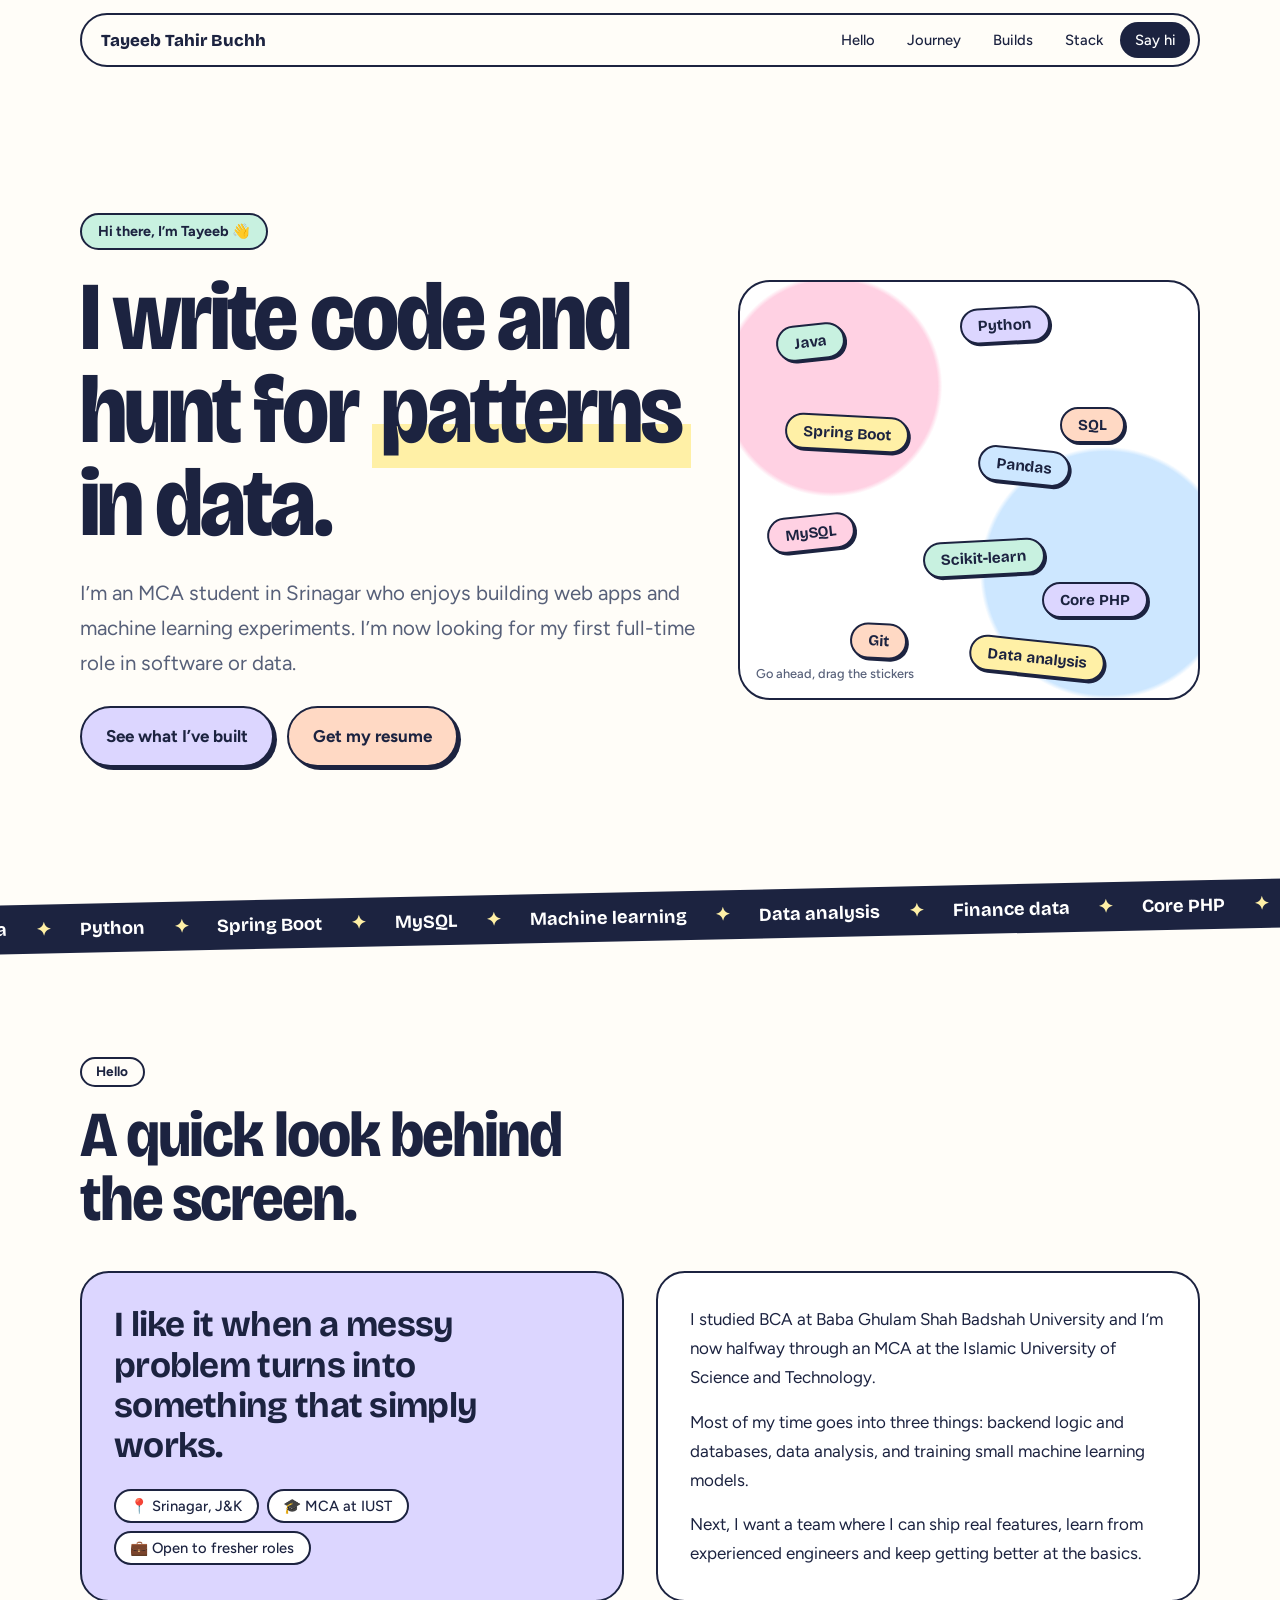
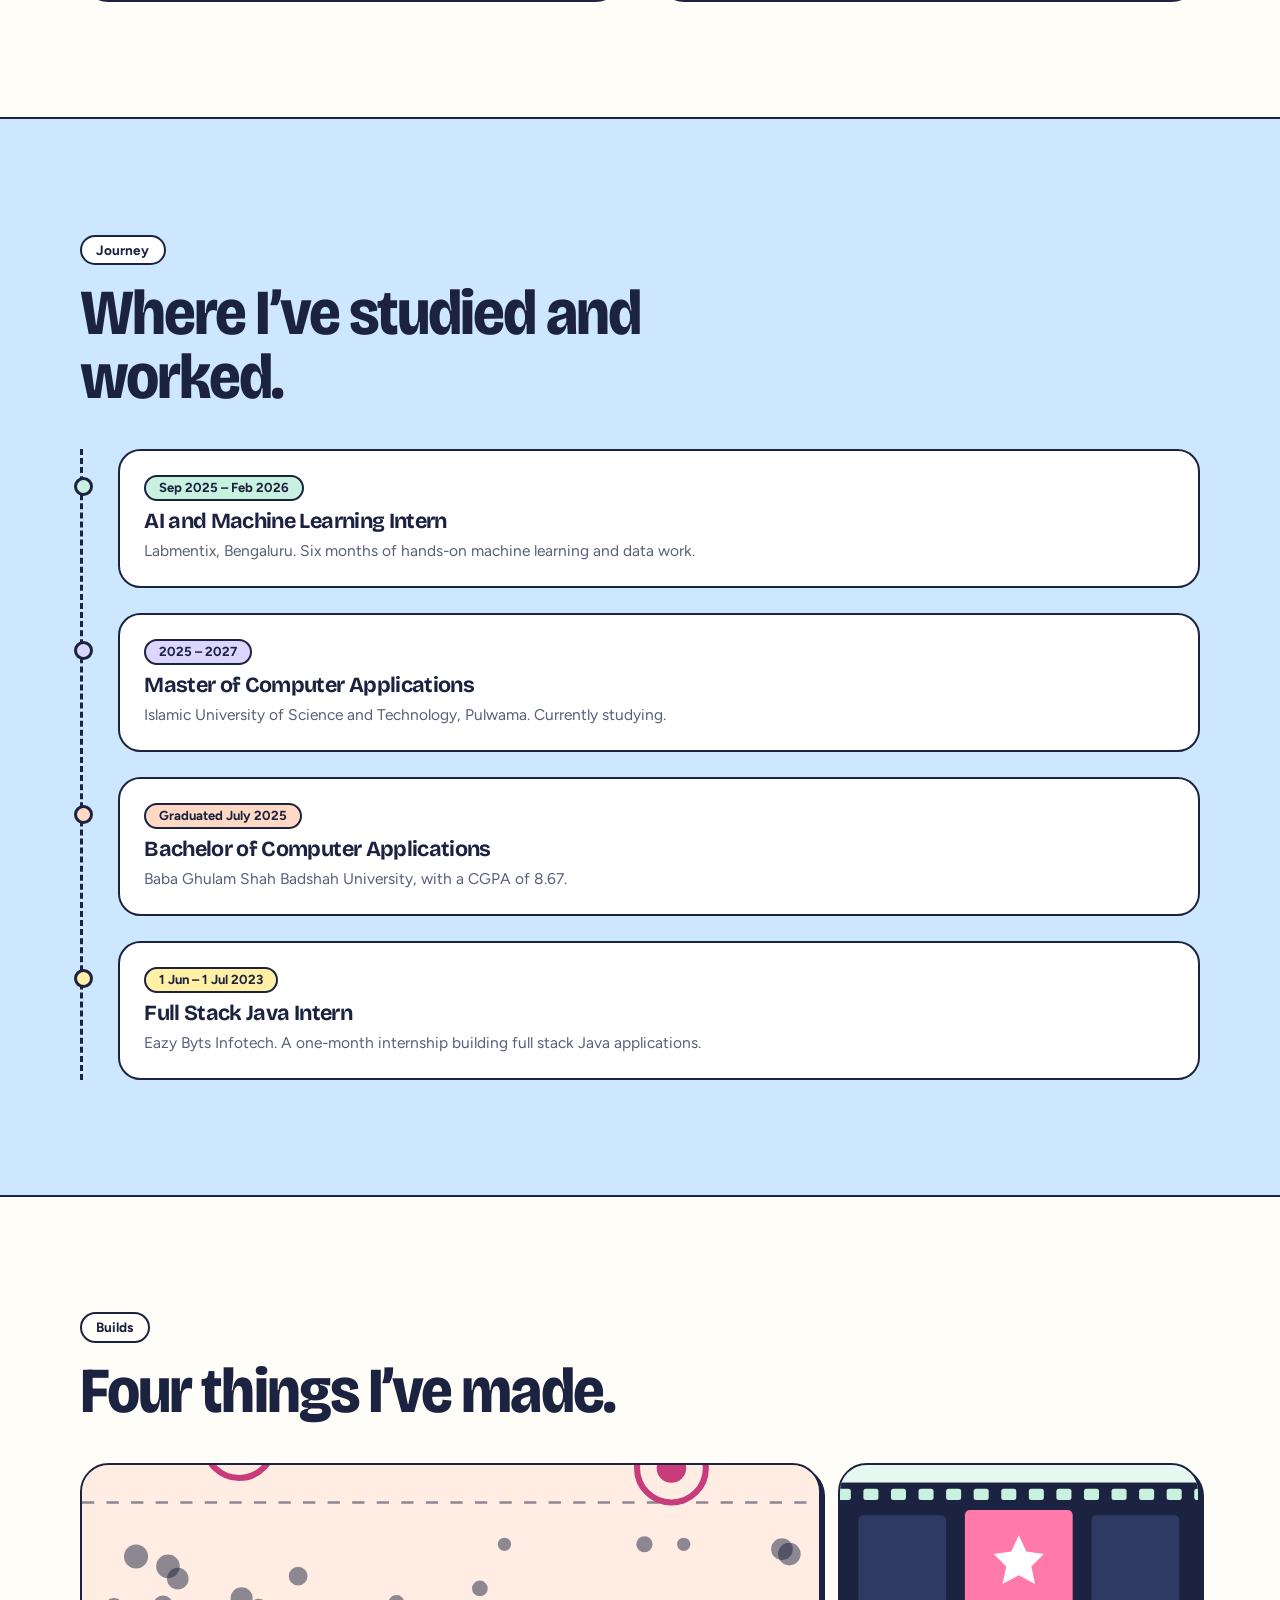
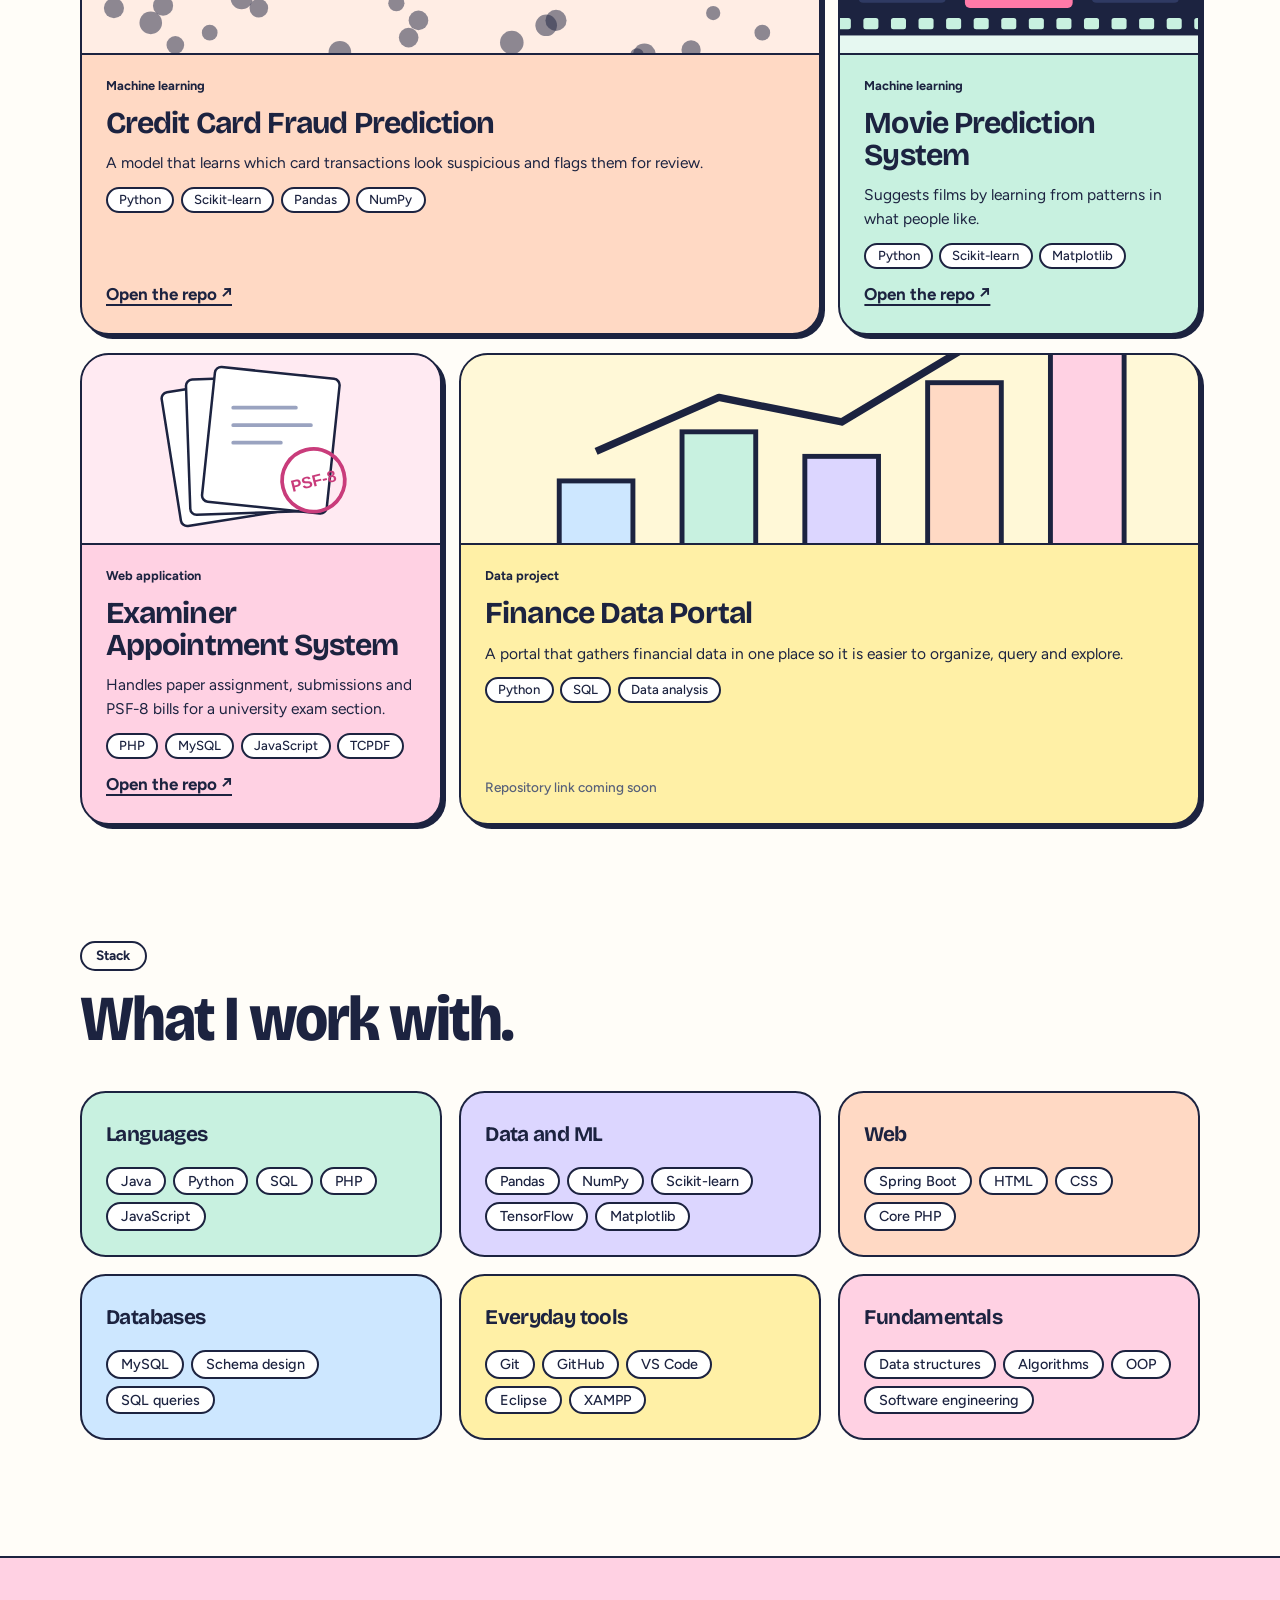
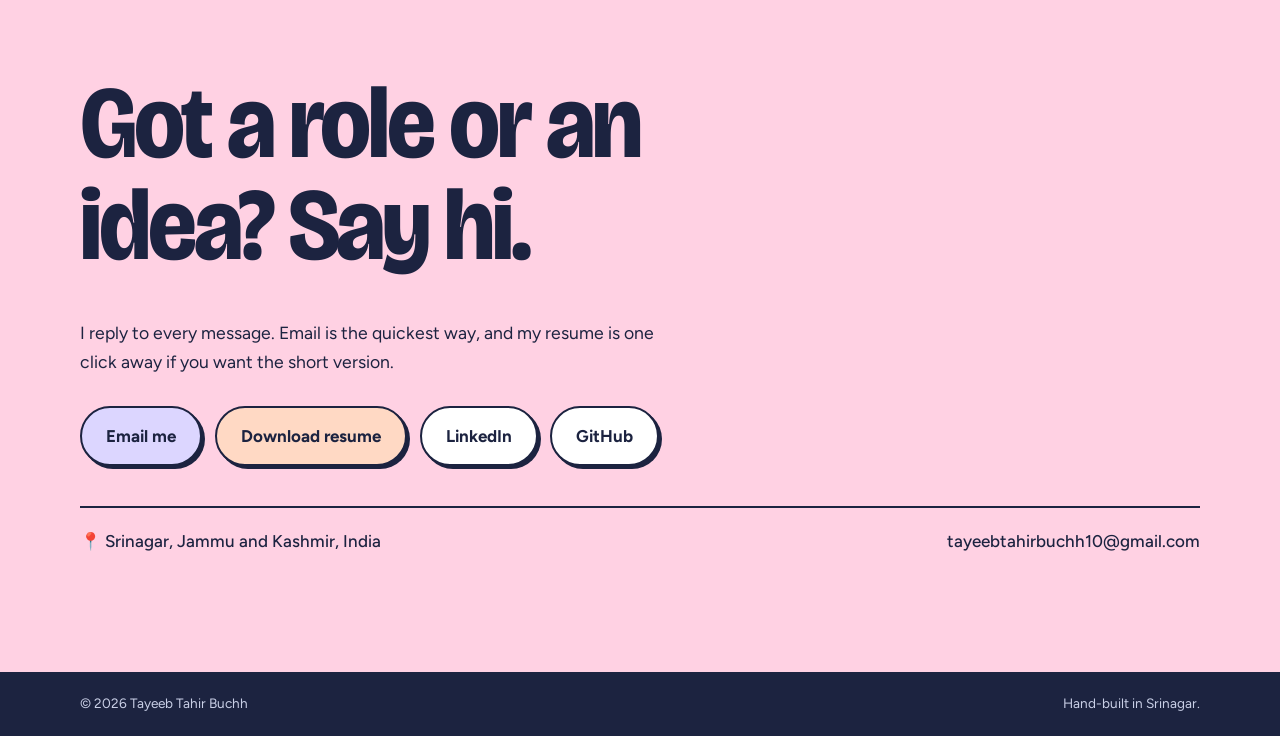
==== Portfolio index.html @ d8179ed0 "Add files via upload" ====
<!DOCTYPE html>
<html lang="en">
<head>
<meta charset="utf-8">
<meta name="viewport" content="width=device-width, initial-scale=1, viewport-fit=cover">
<meta name="color-scheme" content="light">
<meta name="theme-color" content="#fffdf8">
<title>Tayeeb Tahir Buchh | Developer from Srinagar</title>
<meta name="description" content="Tayeeb Tahir Buchh is an MCA student in Srinagar who builds web apps, data projects and machine learning experiments.">
<meta property="og:title" content="Tayeeb Tahir Buchh | Developer from Srinagar">
<meta property="og:description" content="Web apps, data projects and machine learning experiments from Srinagar, Jammu and Kashmir.">
<link rel="preconnect" href="https://fonts.googleapis.com">
<link rel="preconnect" href="https://fonts.gstatic.com" crossorigin>
<link href="https://fonts.googleapis.com/css2?family=Bricolage+Grotesque:opsz,wdth,wght@12..96,75..100,200..800&family=Figtree:wght@400;500;700&display=swap" rel="stylesheet">
<style>
:root{color-scheme:light;--ink:#1c2340;--mute:#576079;--bg:#fffdf8;
--mint:#c8f1e0;--lav:#dcd6ff;--peach:#ffd9c4;--sun:#fff0a6;--sky:#cde7ff;--rose:#ffd1e3;
--mintd:#1f8f6b;--lavd:#5b4fd6;--peachd:#d4602a;--skyd:#2a6fc2;--rosed:#c93c7b;
--display:'Bricolage Grotesque',Arial,sans-serif;--body:'Figtree',system-ui,sans-serif;
box-sizing:border-box;padding-top:env(safe-area-inset-top,0px);padding-bottom:env(safe-area-inset-bottom,0px)}
*,*::before,*::after{box-sizing:inherit}
html{scroll-behavior:smooth;scroll-padding-top:calc(env(safe-area-inset-top,0px) + 84px)}
body{margin:0;background:var(--bg);color:var(--ink);font:400 1.0625rem/1.7 var(--body);overflow-x:hidden}
a{color:inherit;text-decoration:none}
:focus-visible{outline:3px solid var(--lavd);outline-offset:3px}
.wrap{width:min(1120px,100% - 2.5rem);margin-inline:auto}
h1,h2,h3{font-family:var(--display);margin:0;letter-spacing:-.03em}
header{position:fixed;inset:0 0 auto;z-index:50;padding-top:env(safe-area-inset-top,0px);pointer-events:none}
header .wrap{display:flex;justify-content:space-between;align-items:center;margin-top:.8rem;background:rgba(255,253,248,.88);backdrop-filter:blur(12px);border:2px solid var(--ink);border-radius:99px;padding:.45rem .5rem .45rem 1.2rem;pointer-events:auto}
.brand{font:800 1.05rem var(--display)}
nav{display:flex;gap:.2rem;align-items:center;font-size:.92rem;font-weight:500}
nav a{padding:.35rem .9rem;border-radius:99px;transition:background .2s}
nav a:hover{background:var(--sun)}
nav .cta{background:var(--ink);color:#fff}nav .cta:hover{background:var(--lavd)}
@media(max-width:760px){nav a:not(.cta){display:none}}

.hero{min-height:100svh;padding:8rem 0 3rem;display:flex;align-items:center;position:relative;overflow:hidden}
.hero .wrap{display:grid;grid-template-columns:minmax(0,1.15fr) minmax(0,.85fr);gap:2rem;align-items:center}
.hi{display:inline-block;background:var(--mint);border:2px solid var(--ink);border-radius:99px;padding:.25rem 1rem;font-weight:700;font-size:.9rem;margin-bottom:1.3rem}
h1{font-size:clamp(2.9rem,7.6vw,6.6rem);line-height:.96;font-variation-settings:'wght' 760,'wdth' 88}
h1 mark{background:linear-gradient(transparent 62%,var(--sun) 62%);color:inherit;padding:0 .1em}
.lede{font-size:clamp(1.08rem,1.8vw,1.28rem);color:var(--mute);max-width:32em;margin:1.6rem 0}
.btns{display:flex;flex-wrap:wrap;gap:.8rem}
.btn{display:inline-flex;align-items:center;padding:.85rem 1.5rem;border-radius:99px;font-weight:700;border:2px solid var(--ink);box-shadow:3px 3px 0 var(--ink);transition:transform .15s,box-shadow .15s,background .2s;background:#fff}
.btn:hover{transform:translate(2px,2px);box-shadow:1px 1px 0 var(--ink)}
.btn.p{background:var(--lav)}
.btn.s{background:var(--peach)}
.stage{position:relative;min-height:420px;border:2px solid var(--ink);border-radius:2rem;background:
radial-gradient(circle at 20% 25%,var(--rose) 0 22%,transparent 23%),radial-gradient(circle at 80% 70%,var(--sky) 0 26%,transparent 27%),#fff;overflow:hidden;touch-action:none}
.stage small{position:absolute;left:1rem;bottom:.8rem;font-size:.8rem;color:var(--mute);font-weight:500;pointer-events:none}
.chip{position:absolute;padding:.45rem 1rem;border:2px solid var(--ink);border-radius:99px;font:700 .95rem var(--display);cursor:grab;user-select:none;box-shadow:2px 2px 0 var(--ink);animation:drop .9s calc(var(--i)*90ms + .3s) cubic-bezier(.3,1.5,.5,1) backwards;touch-action:none}
.chip:active{cursor:grabbing;box-shadow:5px 5px 0 var(--ink);z-index:5}
@keyframes drop{from{transform:translateY(-420px) rotate(25deg);opacity:0}}
@media(max-width:860px){.hero .wrap{grid-template-columns:1fr}.stage{min-height:300px}}

.tick{background:var(--ink);color:#fff;overflow:hidden;white-space:nowrap;transform:rotate(-1.2deg);margin:-.5rem -2rem 0}
.tick div{display:inline-flex;gap:1.8rem;padding:.85rem 0;animation:slide 45s linear infinite;font:700 1.15rem var(--display)}
.tick i{font-style:normal;color:var(--sun)}
@keyframes slide{to{transform:translateX(-50%)}}

section{padding:clamp(4.5rem,9vw,7.5rem) 0}
.eb{display:inline-block;border:2px solid var(--ink);border-radius:99px;padding:.1rem .9rem;font-weight:700;font-size:.85rem;margin-bottom:1rem}
h2{font-size:clamp(2.3rem,5.4vw,4rem);line-height:1;font-variation-settings:'wght' 760,'wdth' 90;margin-bottom:2.5rem;max-width:16ch}

.intro{display:grid;grid-template-columns:minmax(0,1fr) minmax(0,1fr);gap:2rem}
.pane{border:2px solid var(--ink);border-radius:1.8rem;padding:2rem}
.pane.a{background:var(--lav)}.pane.b{background:#fff}
.pane p{margin:0 0 1rem}.pane p:last-child{margin:0}
.q{font:700 clamp(1.5rem,3vw,2.2rem)/1.15 var(--display);letter-spacing:-.02em}
.facts{display:flex;flex-wrap:wrap;gap:.5rem;margin-top:1.4rem}
.facts span{background:#fff;border:2px solid var(--ink);border-radius:99px;padding:.15rem .9rem;font-weight:500;font-size:.92rem}
@media(max-width:760px){.intro{grid-template-columns:1fr}}

.path{background:var(--sky);border-block:2px solid var(--ink)}
.tl{list-style:none;margin:0;padding:0 0 0 2.2rem;border-left:3px dashed var(--ink);display:grid;gap:1.6rem}
.tl li{position:relative;background:#fff;border:2px solid var(--ink);border-radius:1.4rem;padding:1.3rem 1.5rem;transition:transform .2s}
.tl li:hover{transform:translateX(6px)}
.tl li::before{content:"";position:absolute;left:calc(-2.2rem - 11px);top:1.6rem;width:19px;height:19px;border-radius:50%;background:var(--c);border:3px solid var(--ink)}
.tl time{display:inline-block;background:var(--c);border:2px solid var(--ink);border-radius:99px;padding:0 .8rem;font-weight:700;font-size:.82rem;margin-bottom:.5rem}
.tl h3{font-size:1.35rem;line-height:1.2}
.tl p{margin:.2rem 0 0;color:var(--mute);font-size:.97rem}

/* builds: bento */
.bento{display:grid;grid-template-columns:repeat(6,1fr);gap:1.1rem}
.tile{border:2px solid var(--ink);border-radius:1.8rem;overflow:hidden;display:flex;flex-direction:column;transition:transform .2s,box-shadow .2s;box-shadow:4px 4px 0 var(--ink)}
.tile:hover{transform:translate(-3px,-3px) rotate(-.4deg);box-shadow:8px 8px 0 var(--ink)}
.t1{grid-column:span 4;background:var(--peach)}.t2{grid-column:span 2;background:var(--mint)}
.t3{grid-column:span 2;background:var(--rose)}.t4{grid-column:span 4;background:var(--sun)}
.art{border-bottom:2px solid var(--ink);background:rgba(255,255,255,.55);height:190px}
.art svg{width:100%;height:100%;display:block}
.tb{padding:1.3rem 1.5rem 1.5rem;display:flex;flex-direction:column;gap:.7rem;flex:1}
.tb .k{font-weight:700;font-size:.8rem}
.tile h3{font-size:clamp(1.4rem,2.6vw,1.9rem);line-height:1.05}
.tile p{margin:0;font-size:.97rem;line-height:1.55}
.tags{display:flex;flex-wrap:wrap;gap:.4rem;margin:0;padding:0;list-style:none}
.tags li{background:#fff;border:2px solid var(--ink);border-radius:99px;padding:0 .7rem;font-size:.82rem;font-weight:500}
.lk{margin-top:auto;font-weight:700;text-decoration:underline;text-underline-offset:4px;text-decoration-thickness:2px}
.lk:hover{text-decoration-color:var(--lavd)}
.soon{margin-top:auto;font-size:.85rem;font-weight:500;color:var(--mute)}
@media(max-width:860px){.t1,.t4{grid-column:span 6}.t2,.t3{grid-column:span 3}}
@media(max-width:600px){.t2,.t3{grid-column:span 6}}
.pulse{animation:pl 1.6s ease-in-out infinite}
@keyframes pl{50%{opacity:.3}}

.stack{display:grid;grid-template-columns:repeat(3,1fr);gap:1.1rem}
.sg{border:2px solid var(--ink);border-radius:1.6rem;padding:1.5rem;background:var(--bg-c)}
.sg h3{font-size:1.3rem;margin-bottom:.9rem}
.sg ul{list-style:none;margin:0;padding:0;display:flex;flex-wrap:wrap;gap:.45rem}
.sg li{background:#fff;border:2px solid var(--ink);border-radius:99px;padding:0 .8rem;font-size:.9rem;font-weight:500;transition:transform .15s}
.sg li:hover{transform:translateY(-3px) rotate(-3deg)}
@media(max-width:900px){.stack{grid-template-columns:1fr 1fr}}
@media(max-width:560px){.stack{grid-template-columns:1fr}}

.hello{background:var(--rose);border-top:2px solid var(--ink)}
.hello h2{font-size:clamp(2.8rem,8vw,6.5rem);max-width:12ch}
.hello p{max-width:34em;margin:0 0 1.8rem;font-size:1.1rem}
.addr{margin-top:2.5rem;padding-top:1.2rem;border-top:2px solid var(--ink);font-weight:500;display:flex;flex-wrap:wrap;justify-content:space-between;gap:.5rem}
footer{background:var(--ink);color:#c9cfe6;font-size:.85rem;padding:1.3rem 0}
footer .wrap{display:flex;flex-wrap:wrap;justify-content:space-between;gap:.5rem}
@media (prefers-reduced-motion:reduce){*,*::before,*::after{animation:none!important;transition:none!important;scroll-behavior:auto!important}}
</style>
</head>
<body>
<header><div class="wrap"><a class="brand" href="#home">Tayeeb Tahir Buchh</a>
<nav aria-label="Main"><a href="#hello">Hello</a><a href="#journey">Journey</a><a href="#builds">Builds</a><a href="#stack">Stack</a><a class="cta" href="#contact">Say hi</a></nav></div></header>

<main>
<div class="hero" id="home"><div class="wrap">
  <div>
    <span class="hi">Hi there, I’m Tayeeb 👋</span>
    <h1>I write code and hunt for <mark>patterns</mark> in data.</h1>
    <p class="lede">I’m an MCA student in Srinagar who enjoys building web apps and machine learning experiments. I’m now looking for my first full-time role in software or data.</p>
    <div class="btns"><a class="btn p" href="#builds">See what I’ve built</a><a class="btn s" href="Tayeeb_Tahir_Buchh_Resume.pdf" download>Get my resume</a></div>
  </div>
  <div class="stage" id="stage" aria-label="Skill stickers you can drag around"><small>Go ahead, drag the stickers</small></div>
</div></div>

<div class="tick" aria-hidden="true"><div id="tick"></div></div>

<section id="hello"><div class="wrap">
  <span class="eb">Hello</span>
  <h2>A quick look behind the screen.</h2>
  <div class="intro">
    <div class="pane a"><p class="q">I like it when a messy problem turns into something that simply works.</p>
      <div class="facts"><span>📍 Srinagar, J&amp;K</span><span>🎓 MCA at IUST</span><span>💼 Open to fresher roles</span></div></div>
    <div class="pane b">
      <p>I studied BCA at Baba Ghulam Shah Badshah University and I’m now halfway through an MCA at the Islamic University of Science and Technology.</p>
      <p>Most of my time goes into three things: backend logic and databases, data analysis, and training small machine learning models.</p>
      <p>Next, I want a team where I can ship real features, learn from experienced engineers and keep getting better at the basics.</p>
    </div>
  </div>
</div></section>

<section class="path" id="journey"><div class="wrap">
  <span class="eb" style="background:#fff">Journey</span>
  <h2>Where I’ve studied and worked.</h2>
  <ol class="tl">
    <li style="--c:var(--mint)"><time>Sep 2025 – Feb 2026</time><h3>AI and Machine Learning Intern</h3><p>Labmentix, Bengaluru. Six months of hands-on machine learning and data work.</p></li>
    <li style="--c:var(--lav)"><time>2025 – 2027</time><h3>Master of Computer Applications</h3><p>Islamic University of Science and Technology, Pulwama. Currently studying.</p></li>
    <li style="--c:var(--peach)"><time>Graduated July 2025</time><h3>Bachelor of Computer Applications</h3><p>Baba Ghulam Shah Badshah University, with a CGPA of 8.67.</p></li>
    <li style="--c:var(--sun)"><time>1 Jun – 1 Jul 2023</time><h3>Full Stack Java Intern</h3><p>Eazy Byts Infotech. A one-month internship building full stack Java applications.</p></li>
  </ol>
</div></section>

<section id="builds"><div class="wrap">
  <span class="eb">Builds</span>
  <h2>Four things I’ve made.</h2>
  <div class="bento">
    <article class="tile t1"><div class="art"><svg id="v1" viewBox="0 0 300 150" preserveAspectRatio="xMidYMid slice" role="img" aria-label="Scatter of transactions with three flagged"></svg></div>
      <div class="tb"><span class="k">Machine learning</span><h3>Credit Card Fraud Prediction</h3>
      <p>A model that learns which card transactions look suspicious and flags them for review.</p>
      <ul class="tags"><li>Python</li><li>Scikit-learn</li><li>Pandas</li><li>NumPy</li></ul>
      <a class="lk" href="https://github.com/TayeebTahirBuchh/Credit-Card-Fraud-Prediction" target="_blank" rel="noopener noreferrer">Open the repo ↗</a></div></article>
    <article class="tile t2"><div class="art"><svg viewBox="0 0 300 150" preserveAspectRatio="xMidYMid slice" role="img" aria-label="Film frames with one highlighted">
      <rect y="14" width="300" height="122" fill="#1c2340"/><g fill="#c8f1e0" id="pf"></g>
      <rect x="22" y="40" width="70" height="70" rx="4" fill="#2f3a63"/><rect x="208" y="40" width="70" height="70" rx="4" fill="#2f3a63"/>
      <rect x="107" y="36" width="86" height="78" rx="4" fill="#ff7aa8"/><path d="M150 56l6 13 14 2-10 10 3 14-13-7-13 7 3-14-10-10 14-2z" fill="#fff"/></svg></div>
      <div class="tb"><span class="k">Machine learning</span><h3>Movie Prediction System</h3>
      <p>Suggests films by learning from patterns in what people like.</p>
      <ul class="tags"><li>Python</li><li>Scikit-learn</li><li>Matplotlib</li></ul>
      <a class="lk" href="https://github.com/TayeebTahirBuchh/Movie-Prediction-System" target="_blank" rel="noopener noreferrer">Open the repo ↗</a></div></article>
    <article class="tile t3"><div class="art"><svg viewBox="0 0 300 150" preserveAspectRatio="xMidYMid slice" role="img" aria-label="Stack of exam papers with a stamp">
      <g stroke="#1c2340" stroke-width="2" fill="#fff"><rect x="78" y="22" width="100" height="108" rx="5" transform="rotate(-9 128 76)"/><rect x="92" y="18" width="100" height="108" rx="5" transform="rotate(-2 142 72)"/><rect x="108" y="14" width="100" height="108" rx="5" transform="rotate(6 158 68)"/></g>
      <g stroke="#9aa3c0" stroke-width="3" stroke-linecap="round"><path d="M128 42h50M128 56h62M128 70h38"/></g>
      <g transform="rotate(-14 192 100)" fill="none" stroke="#c93c7b" stroke-width="3"><circle cx="192" cy="100" r="25"/><text x="192" y="105" text-anchor="middle" font-family="Arial" font-weight="700" font-size="13" fill="#c93c7b" stroke="none">PSF-8</text></g></svg></div>
      <div class="tb"><span class="k">Web application</span><h3>Examiner Appointment System</h3>
      <p>Handles paper assignment, submissions and PSF-8 bills for a university exam section.</p>
      <ul class="tags"><li>PHP</li><li>MySQL</li><li>JavaScript</li><li>TCPDF</li></ul>
      <a class="lk" href="https://github.com/TayeebTahirBuchh/Examiner-Appointment-System" target="_blank" rel="noopener noreferrer">Open the repo ↗</a></div></article>
    <article class="tile t4"><div class="art"><svg viewBox="0 0 300 150" preserveAspectRatio="xMidYMid slice" role="img" aria-label="Bar chart with a rising line">
      <g stroke="#1c2340" stroke-width="2"><rect x="40" y="88" width="30" height="50" fill="#cde7ff"/><rect x="90" y="68" width="30" height="70" fill="#c8f1e0"/><rect x="140" y="78" width="30" height="60" fill="#dcd6ff"/><rect x="190" y="48" width="30" height="90" fill="#ffd9c4"/><rect x="240" y="30" width="30" height="108" fill="#ffd1e3"/></g>
      <polyline points="55,76 105,54 155,64 205,34 255,16" fill="none" stroke="#1c2340" stroke-width="3" stroke-linejoin="round"/>
      <g fill="#1c2340"><circle class="pulse" cx="255" cy="16" r="6"/></g></svg></div>
      <div class="tb"><span class="k">Data project</span><h3>Finance Data Portal</h3>
      <p>A portal that gathers financial data in one place so it is easier to organize, query and explore.</p>
      <ul class="tags"><li>Python</li><li>SQL</li><li>Data analysis</li></ul>
      <span class="soon">Repository link coming soon</span></div></article>
  </div>
</div></section>

<section id="stack" style="padding-top:0"><div class="wrap">
  <span class="eb">Stack</span>
  <h2>What I work with.</h2>
  <div class="stack">
    <div class="sg" style="--bg-c:var(--mint)"><h3>Languages</h3><ul><li>Java</li><li>Python</li><li>SQL</li><li>PHP</li><li>JavaScript</li></ul></div>
    <div class="sg" style="--bg-c:var(--lav)"><h3>Data and ML</h3><ul><li>Pandas</li><li>NumPy</li><li>Scikit-learn</li><li>TensorFlow</li><li>Matplotlib</li></ul></div>
    <div class="sg" style="--bg-c:var(--peach)"><h3>Web</h3><ul><li>Spring Boot</li><li>HTML</li><li>CSS</li><li>Core PHP</li></ul></div>
    <div class="sg" style="--bg-c:var(--sky)"><h3>Databases</h3><ul><li>MySQL</li><li>Schema design</li><li>SQL queries</li></ul></div>
    <div class="sg" style="--bg-c:var(--sun)"><h3>Everyday tools</h3><ul><li>Git</li><li>GitHub</li><li>VS Code</li><li>Eclipse</li><li>XAMPP</li></ul></div>
    <div class="sg" style="--bg-c:var(--rose)"><h3>Fundamentals</h3><ul><li>Data structures</li><li>Algorithms</li><li>OOP</li><li>Software engineering</li></ul></div>
  </div>
</div></section>

<section class="hello" id="contact"><div class="wrap">
  <h2>Got a role or an idea? Say hi.</h2>
  <p>I reply to every message. Email is the quickest way, and my resume is one click away if you want the short version.</p>
  <div class="btns"><a class="btn p" href="mailto:tayeebtahirbuchh10@gmail.com">Email me</a><a class="btn s" href="Tayeeb_Tahir_Buchh_Resume.pdf" download>Download resume</a><a class="btn" href="https://www.linkedin.com/in/tayeebtahirbuchh/" target="_blank" rel="noopener noreferrer">LinkedIn</a><a class="btn" href="https://github.com/TayeebTahirBuchh" target="_blank" rel="noopener noreferrer">GitHub</a></div>
  <div class="addr"><span>📍 Srinagar, Jammu and Kashmir, India</span><span>tayeebtahirbuchh10@gmail.com</span></div>
</div></section>
</main>
<footer><div class="wrap"><span>© <span id="yr"></span> Tayeeb Tahir Buchh</span><span>Hand-built in Srinagar.</span></div></footer>

<script>
(function(){
  var st=document.getElementById('stage'),cols=['--mint','--lav','--peach','--sun','--sky','--rose'];
  var items=[['Java',8,10],['Python',48,6],['SQL',70,30],['Spring Boot',10,32],['Pandas',52,40],['MySQL',6,56],['Scikit-learn',40,62],['Core PHP',66,72],['Git',24,82],['Data analysis',50,86]];
  items.forEach(function(it,i){
    var c=document.createElement('div');c.className='chip';c.textContent=it[0];c.style.setProperty('--i',i);
    c.style.background='var('+cols[i%6]+')';c.style.left=it[1]+'%';c.style.top=it[2]+'%';c.style.rotate=((i%5)-2)*3+'deg';
    var ox=0,oy=0,on=false;
    c.addEventListener('pointerdown',function(e){on=true;var r=c.getBoundingClientRect();ox=e.clientX-r.left;oy=e.clientY-r.top;c.setPointerCapture(e.pointerId);c.style.rotate='0deg'});
    c.addEventListener('pointermove',function(e){if(!on)return;var s=st.getBoundingClientRect();
      var x=Math.min(Math.max(e.clientX-s.left-ox,0),s.width-c.offsetWidth),y=Math.min(Math.max(e.clientY-s.top-oy,0),s.height-c.offsetHeight);
      c.style.left=x+'px';c.style.top=y+'px'});
    c.addEventListener('pointerup',function(){on=false});c.addEventListener('pointercancel',function(){on=false});
    st.appendChild(c);
  });
  var sk=['Java','Python','Spring Boot','MySQL','Machine learning','Data analysis','Finance data','Core PHP','Full stack','Scikit-learn'],h='';
  for(var k=0;k<4;k++)sk.forEach(function(s){h+='<span>'+s+'</span><i>✦</i>'});
  document.getElementById('tick').innerHTML=h;
  var seed=11;function rnd(){seed=(seed*9301+49297)%233280;return seed/233280}
  var v='<line x1="0" y1="52" x2="300" y2="52" stroke="#1c2340" stroke-dasharray="5 5" opacity=".5"/>';
  for(var i=0;i<44;i++){v+='<circle cx="'+(10+rnd()*280).toFixed(0)+'" cy="'+(66+rnd()*76).toFixed(0)+'" r="'+(2.5+rnd()*2.5).toFixed(1)+'" fill="#1c2340" opacity=".5"/>'}
  [[64,28],[170,18],[240,38]].forEach(function(p){v+='<circle class="pulse" cx="'+p[0]+'" cy="'+p[1]+'" r="14" fill="none" stroke="#c93c7b" stroke-width="2.5"/><circle cx="'+p[0]+'" cy="'+p[1]+'" r="6" fill="#c93c7b"/>'});
  document.getElementById('v1').innerHTML=v;
  var pf='';for(var j=0;j<14;j++){pf+='<rect x="'+(j*22+4)+'" y="19" width="12" height="9" rx="2"/><rect x="'+(j*22+4)+'" y="122" width="12" height="9" rx="2"/>'}
  document.getElementById('pf').innerHTML=pf;
  document.getElementById('yr').textContent=new Date().getFullYear();
})();
</script>
</body>
</html>
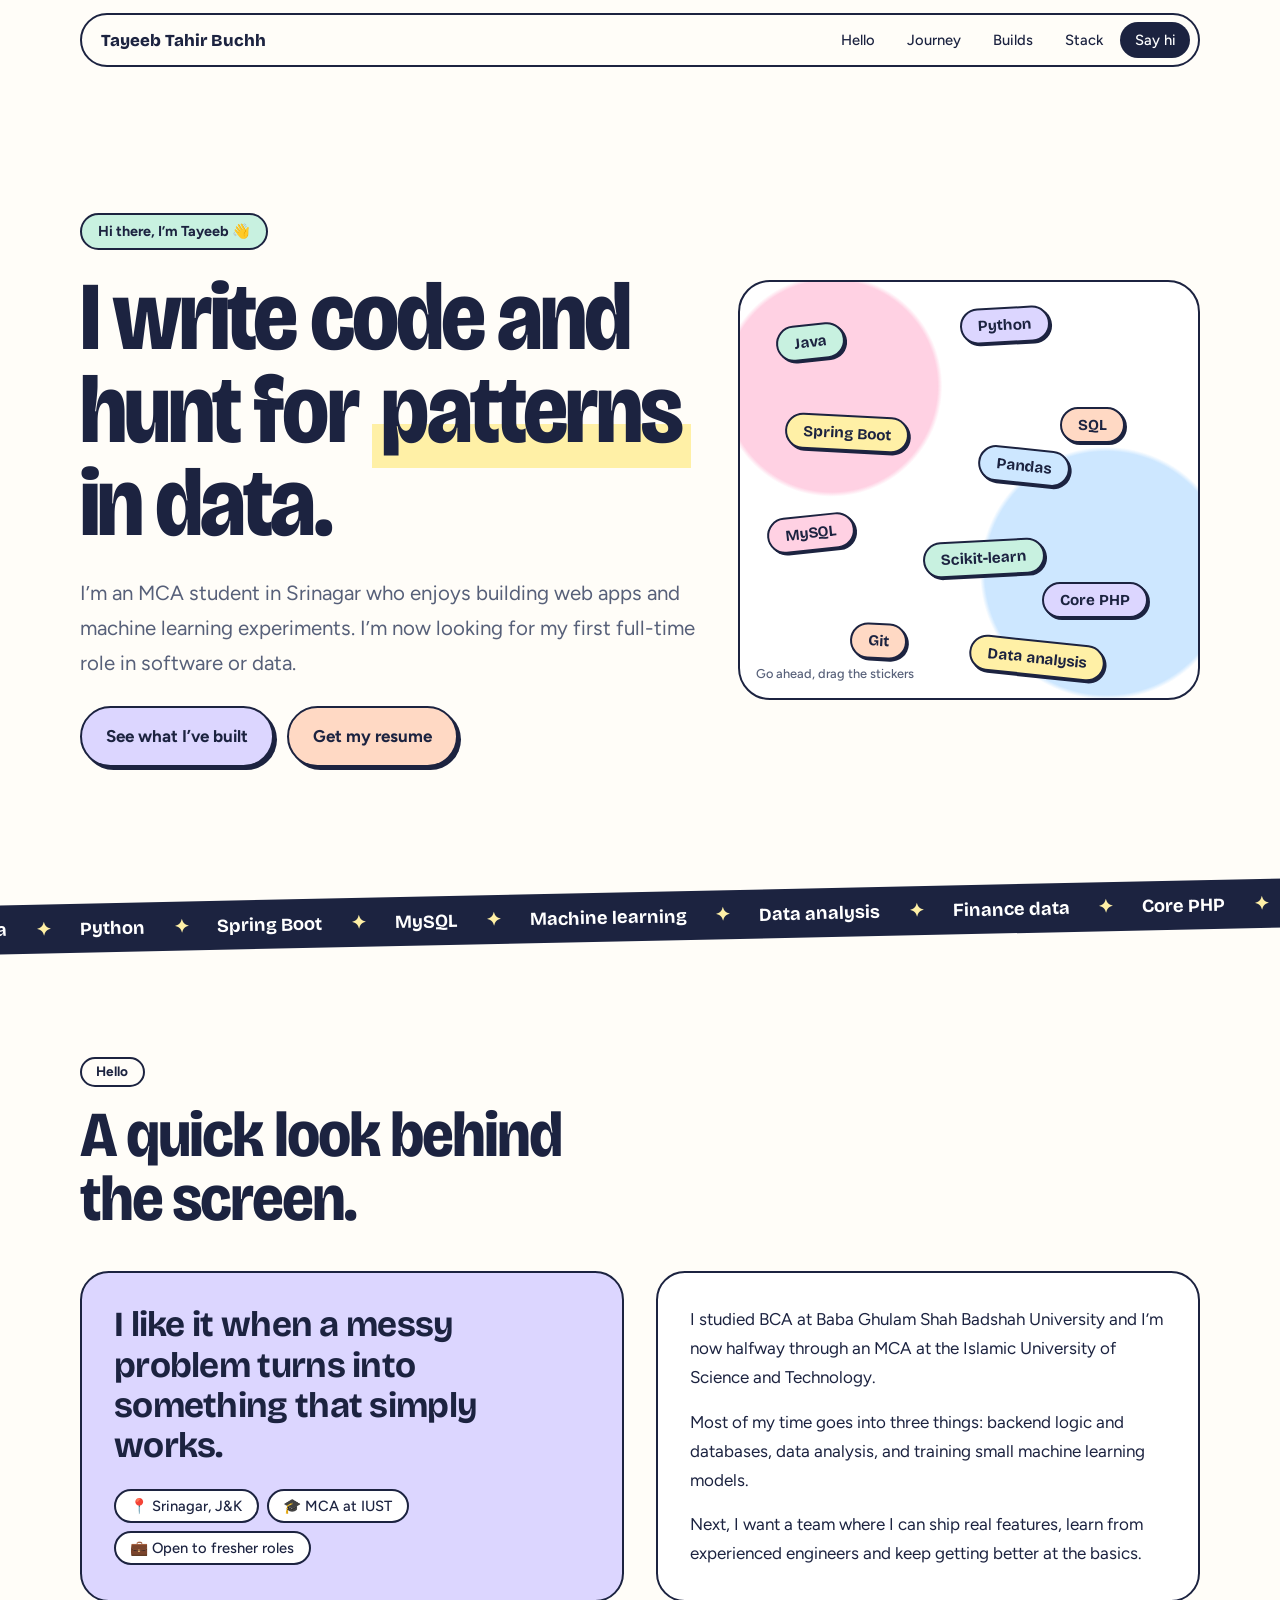
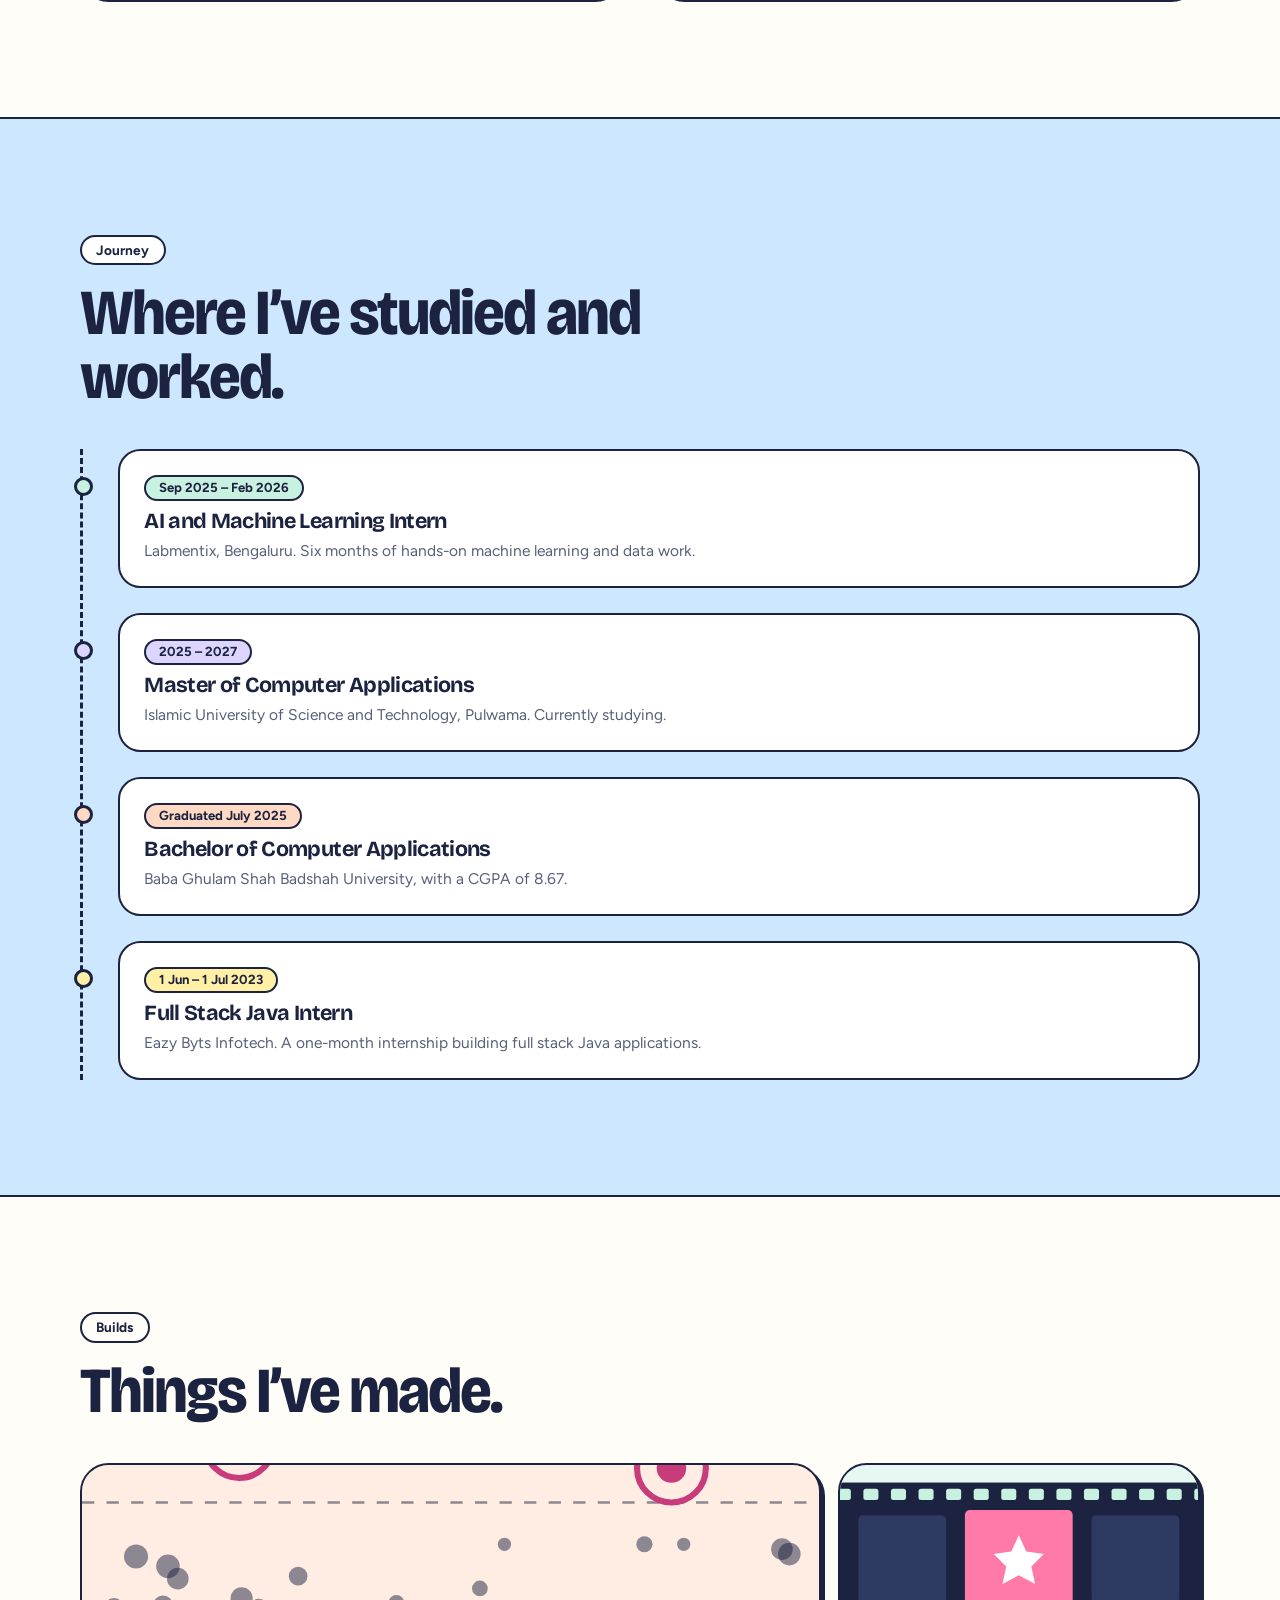
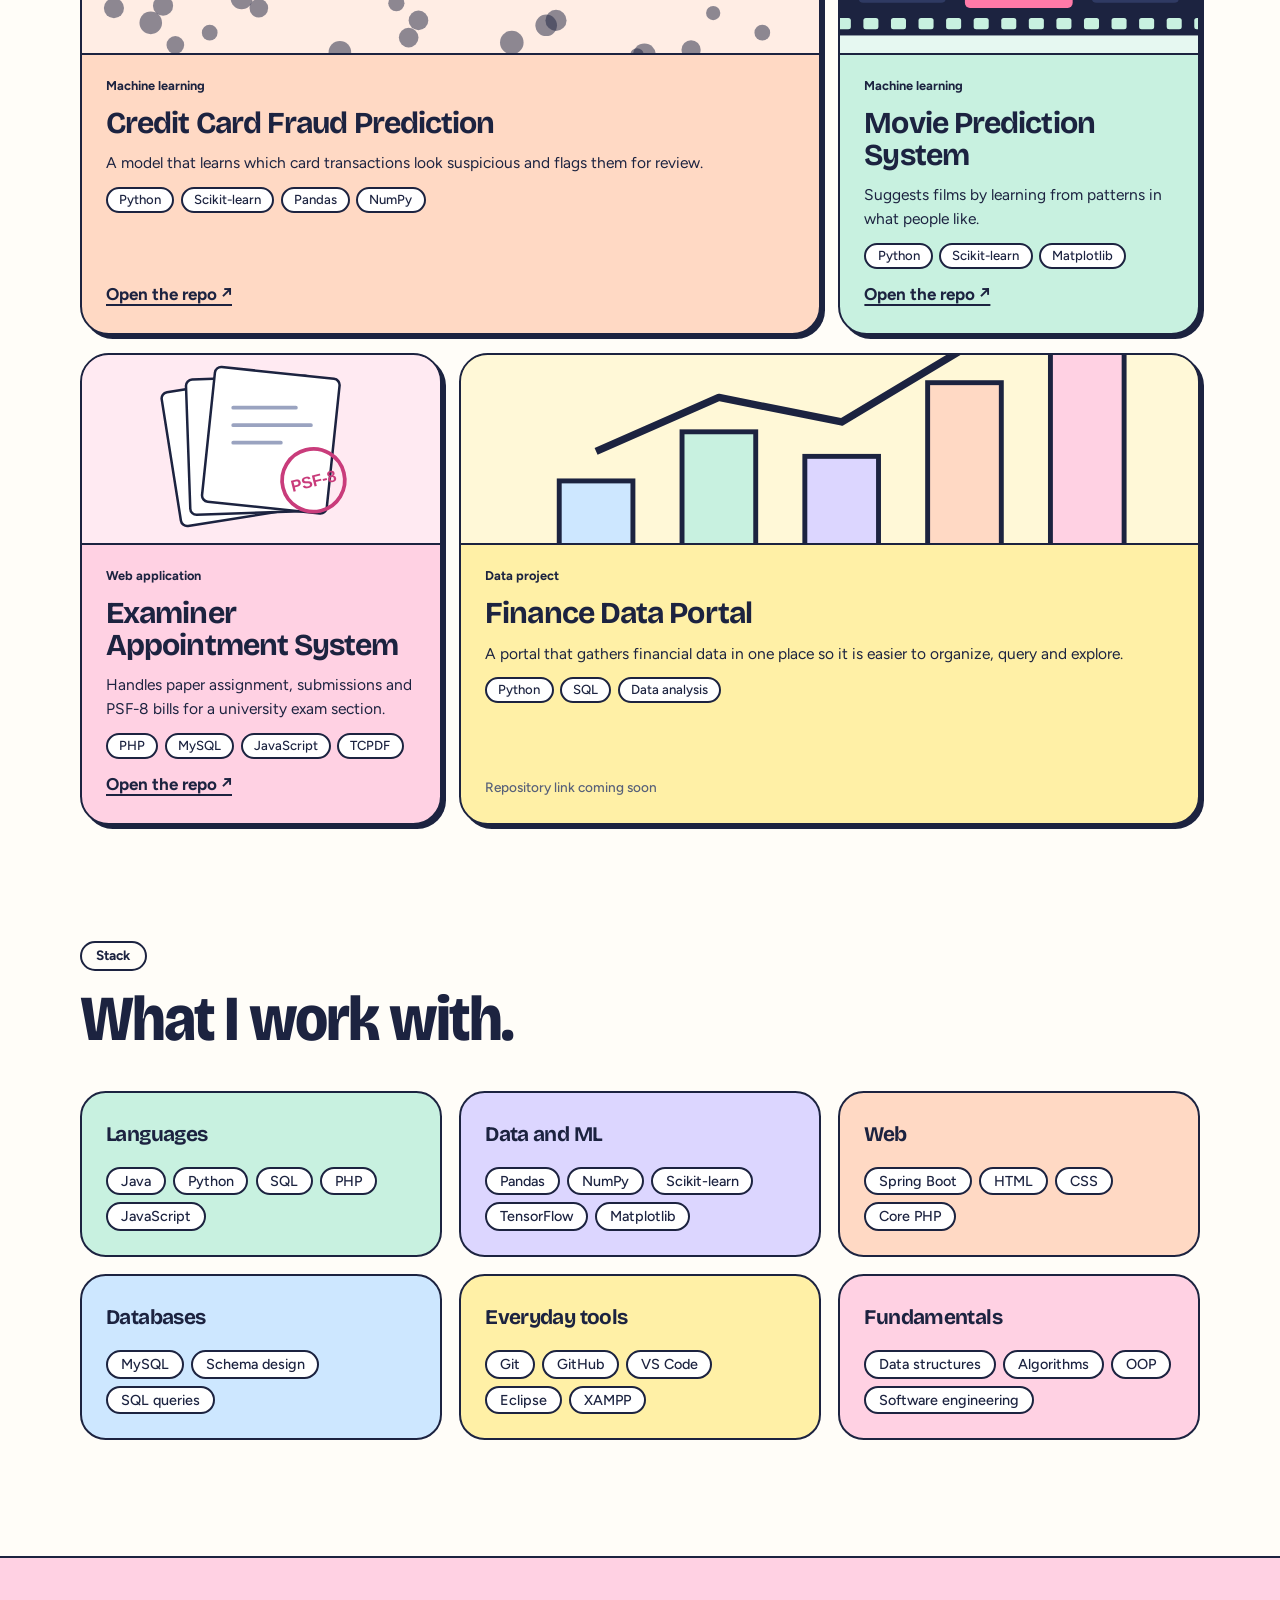
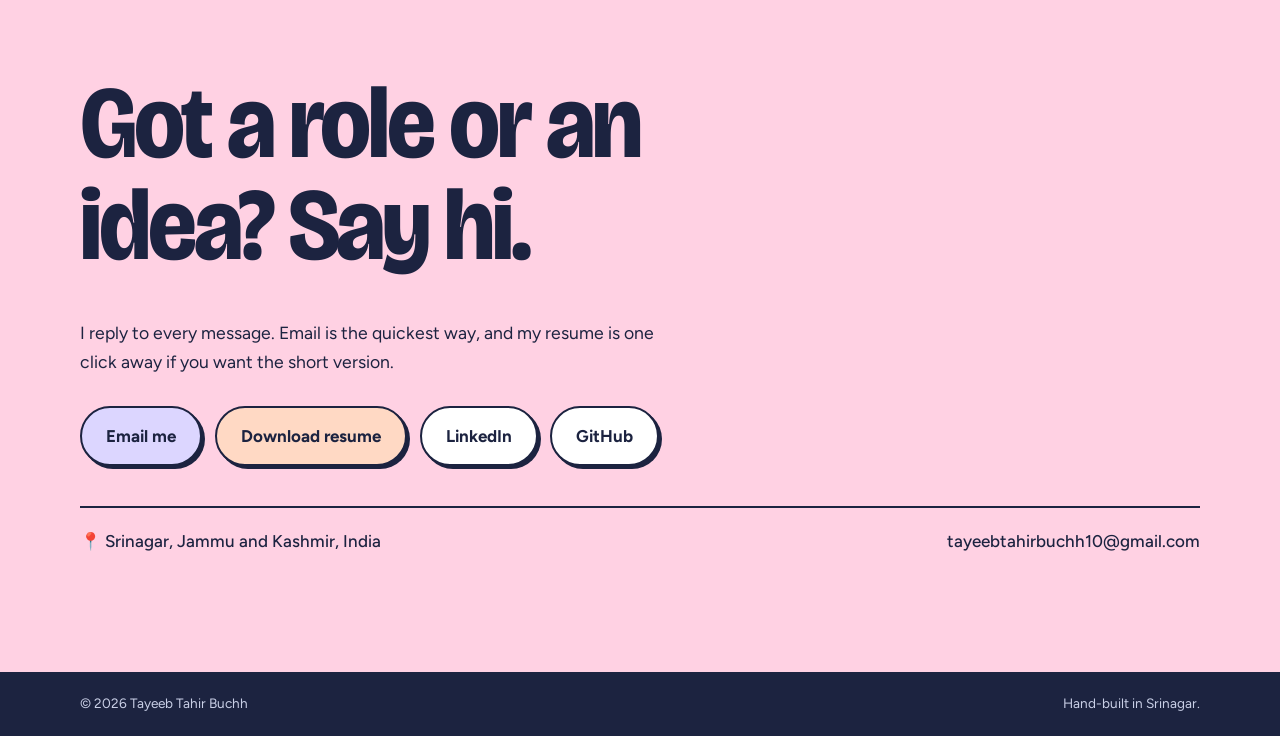
==== commit 98de0b87: "Update Portfolio index.html" ====
--- a/Portfolio index.html
+++ b/Portfolio index.html
@@ -164,7 +164,7 @@
 
 <section id="builds"><div class="wrap">
   <span class="eb">Builds</span>
-  <h2>Four things I’ve made.</h2>
+  <h2>Things I’ve made.</h2>
   <div class="bento">
     <article class="tile t1"><div class="art"><svg id="v1" viewBox="0 0 300 150" preserveAspectRatio="xMidYMid slice" role="img" aria-label="Scatter of transactions with three flagged"></svg></div>
       <div class="tb"><span class="k">Machine learning</span><h3>Credit Card Fraud Prediction</h3>
